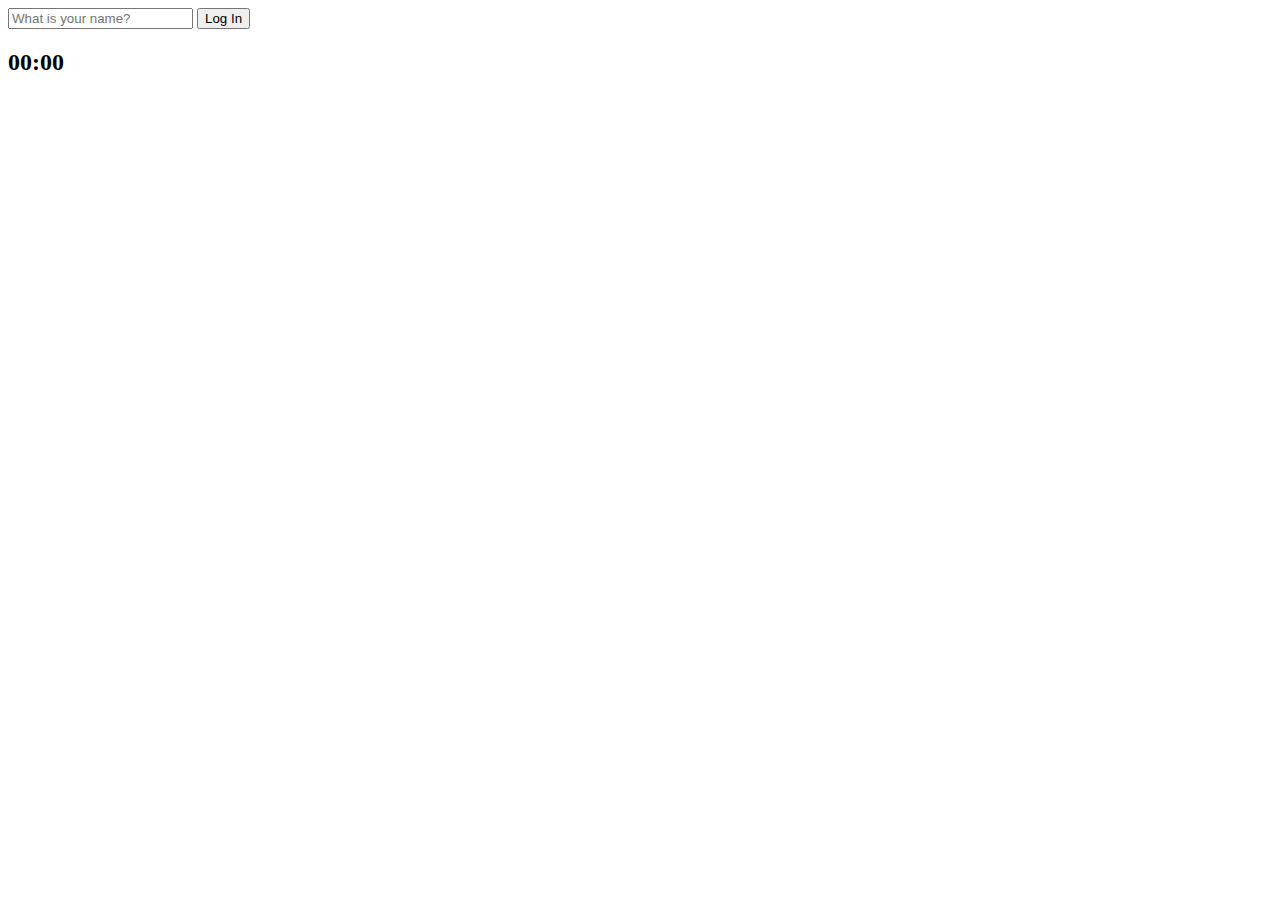
==== Momentum/index.html @ 7a531020 "+ clock" ====
<!DOCTYPE html>
<html lang="ko">
<head>
    <meta charset="UTF-8">
    <meta http-equiv="X-UA-Compatible" content="IE=edge">
    <meta name="viewport" content="width=device-width, initial-scale=1.0">
    <title>Momentum</title>
    <link rel="stylesheet" href="css/style.css">
</head>
<body>
    <form class="hidden" id="login-form">
    <input  
    required 
    maxlength="15"  
    type="text" 
    placeholder="What is your name?" />
    <input type="submit" value="Log In" />    
</form>       
<h2 id="clock">00:00</h2>  
<h1 id="greeting" class="hidden"></h1>
    <script src="js/clock.js"></script>
    <script src="js/greetings.js"></script>
</body>
</html>
---- Momentum/css/style.css ----
.hidden{
    display: none;
}
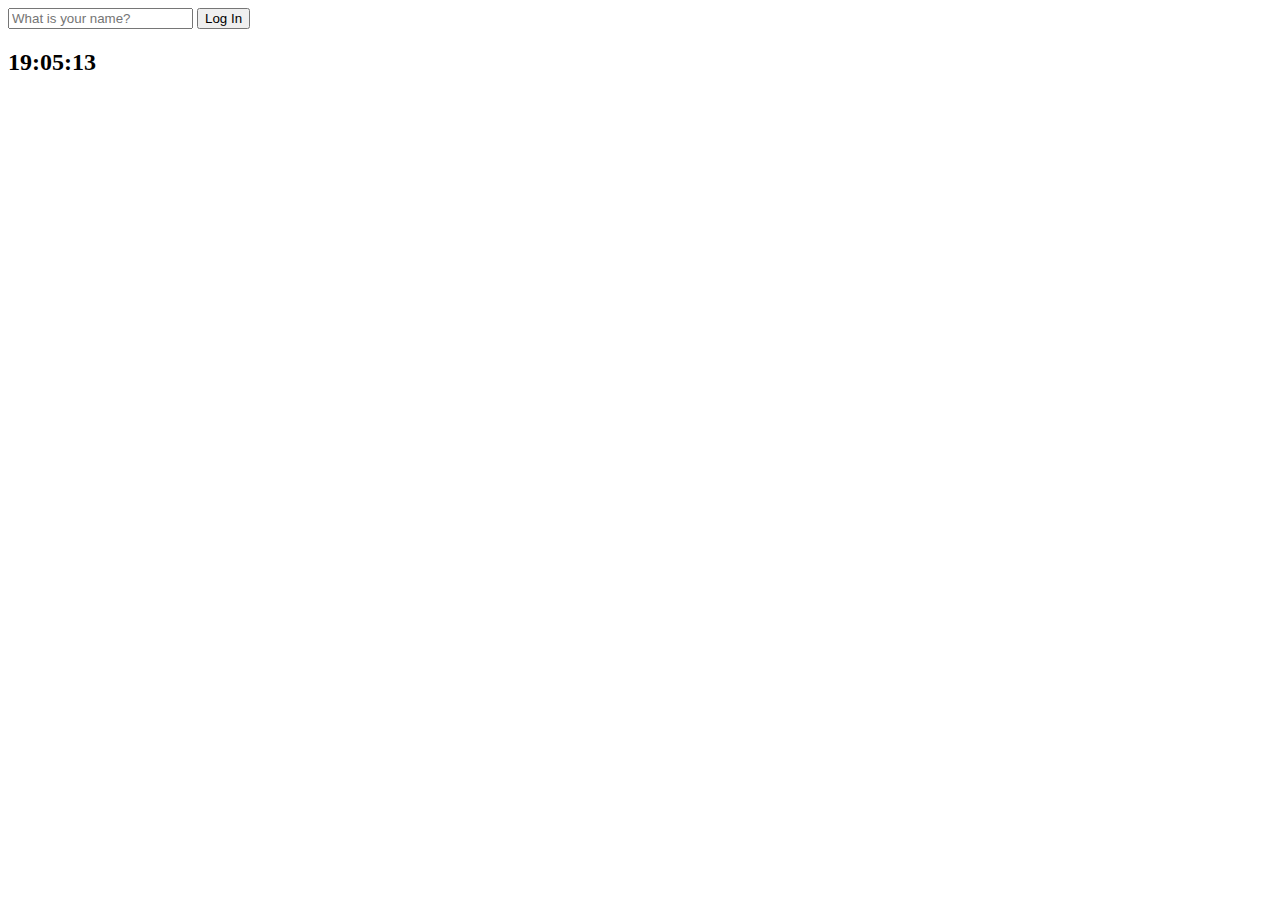
==== commit 7fd97d5a: "Clock change" ====
--- a/Momentum/index.html
+++ b/Momentum/index.html
@@ -16,7 +16,7 @@
     placeholder="What is your name?" />
     <input type="submit" value="Log In" />    
 </form>       
-<h2 id="clock">00:00</h2>  
+<h2 id="clock">00:00:00</h2>  
 <h1 id="greeting" class="hidden"></h1>
     <script src="js/clock.js"></script>
     <script src="js/greetings.js"></script>
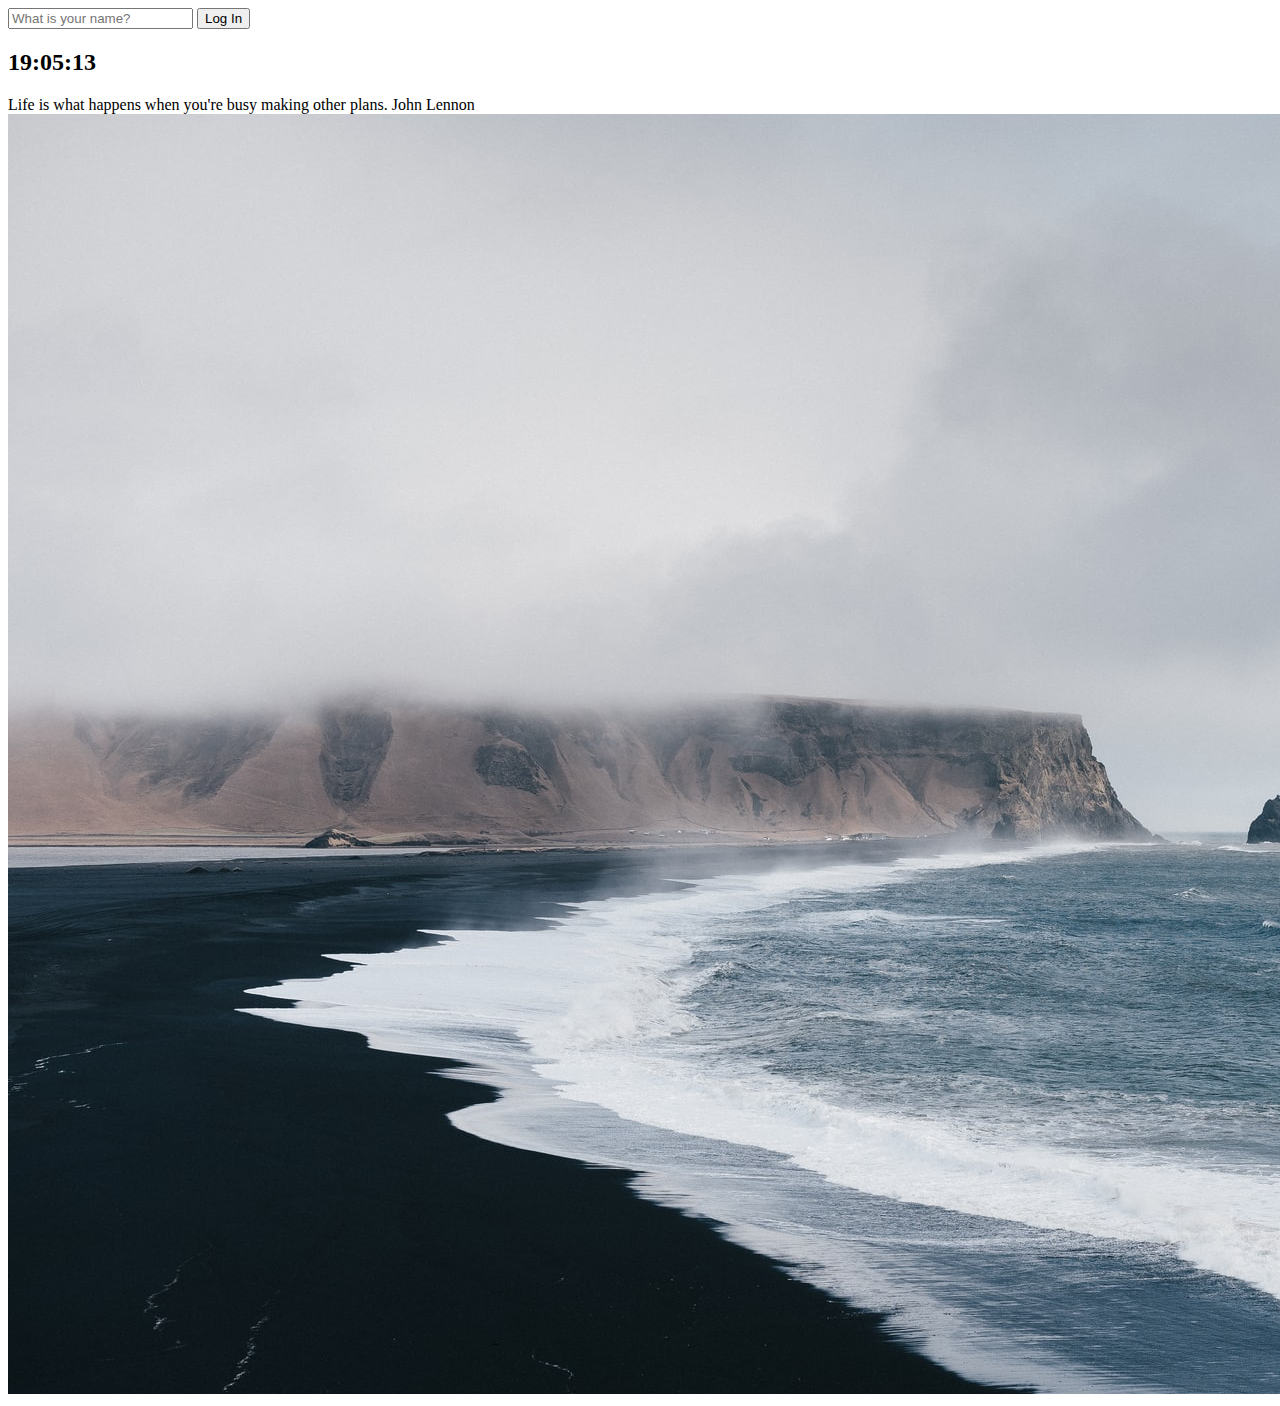
==== commit 5f9af215: "quotes,img" ====
--- a/Momentum/index.html
+++ b/Momentum/index.html
@@ -18,7 +18,13 @@
 </form>       
 <h2 id="clock">00:00:00</h2>  
 <h1 id="greeting" class="hidden"></h1>
+<div id="quote">
+    <span></span>
+    <span></span>
+</div>
     <script src="js/clock.js"></script>
     <script src="js/greetings.js"></script>
+    <script src="js/quote.js"></script>
+    <script src="js/background.js"></script>
 </body>
 </html>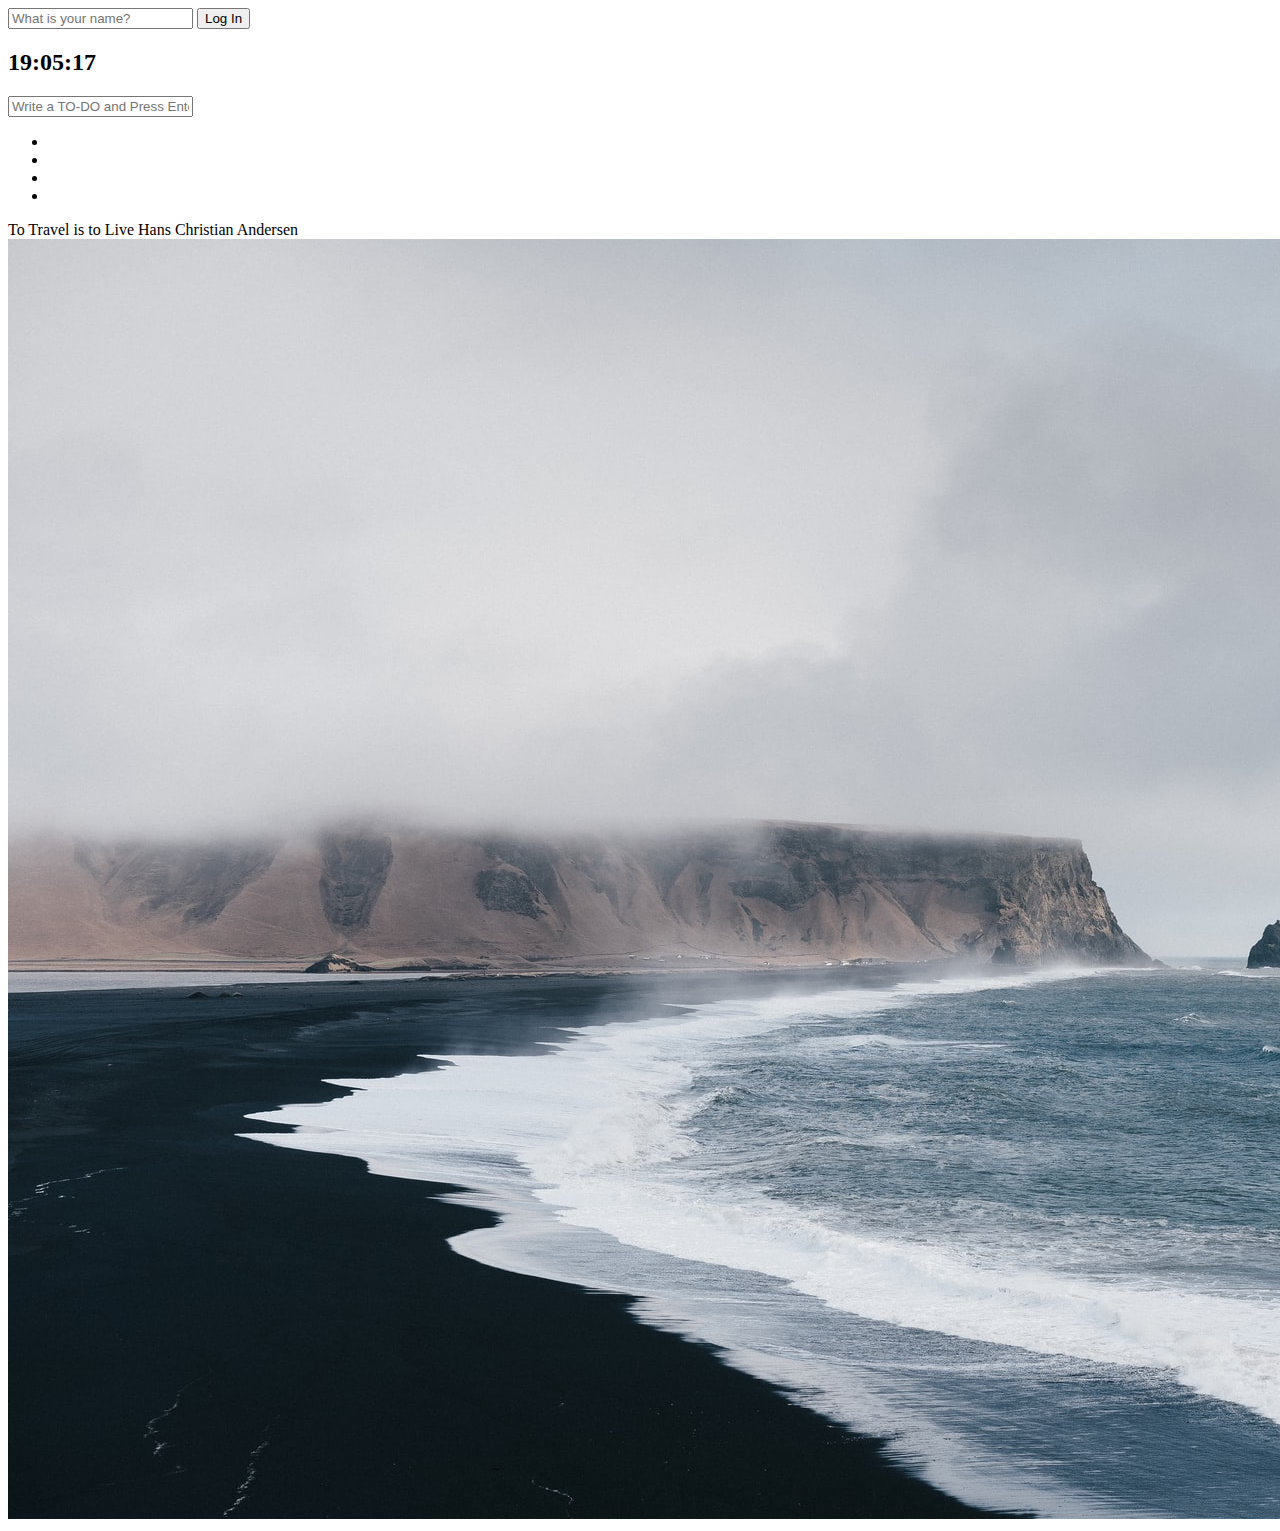
==== commit 3de55f42: "TO-DO LIST" ====
--- a/Momentum/index.html
+++ b/Momentum/index.html
@@ -18,6 +18,16 @@
 </form>       
 <h2 id="clock">00:00:00</h2>  
 <h1 id="greeting" class="hidden"></h1>
+<form id="todo-form">
+    <input type="text" 
+    placeholder="Write a TO-DO and Press Enter" />
+</form>
+<ul id="todo-list">
+    <li></li>
+    <li></li>
+    <li></li>
+    <li></li>
+</ul>
 <div id="quote">
     <span></span>
     <span></span>
@@ -26,5 +36,6 @@
     <script src="js/greetings.js"></script>
     <script src="js/quote.js"></script>
     <script src="js/background.js"></script>
+    <script src="js/todo.js"></script>
 </body>
 </html>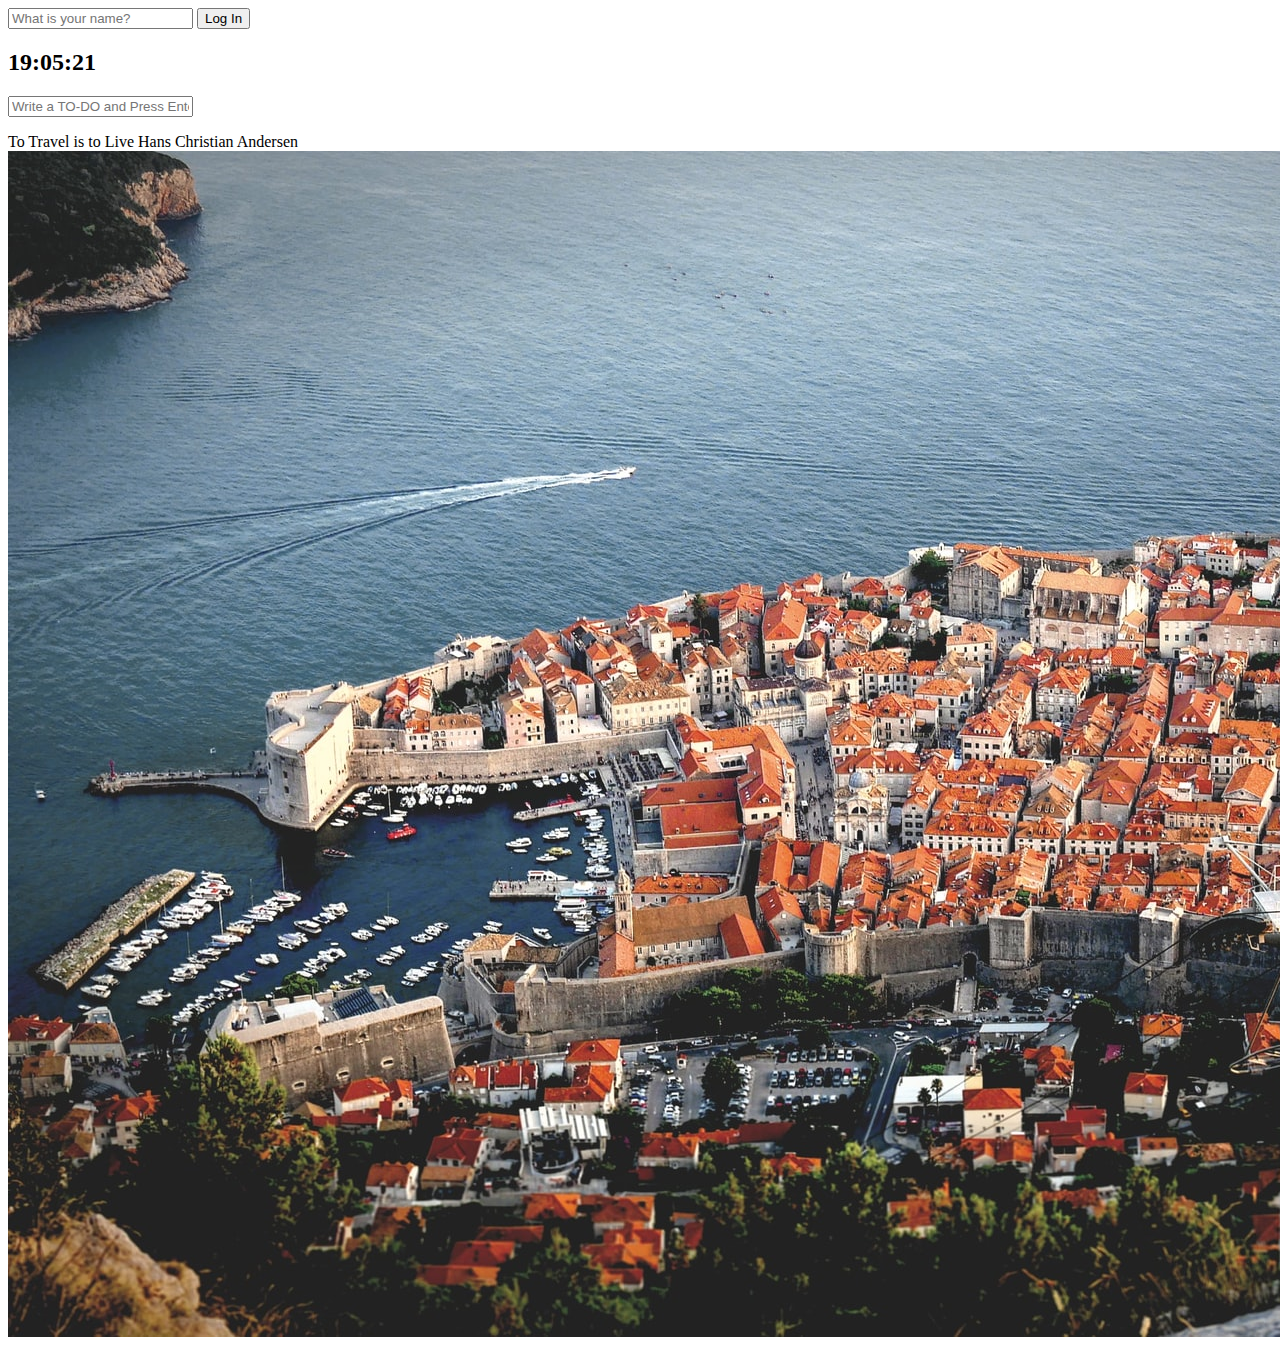
==== commit 74093522: "TO-DO ADD" ====
--- a/Momentum/index.html
+++ b/Momentum/index.html
@@ -20,13 +20,10 @@
 <h1 id="greeting" class="hidden"></h1>
 <form id="todo-form">
     <input type="text" 
-    placeholder="Write a TO-DO and Press Enter" />
+    placeholder="Write a TO-DO and Press Enter"  required />
 </form>
 <ul id="todo-list">
-    <li></li>
-    <li></li>
-    <li></li>
-    <li></li>
+   
 </ul>
 <div id="quote">
     <span></span>
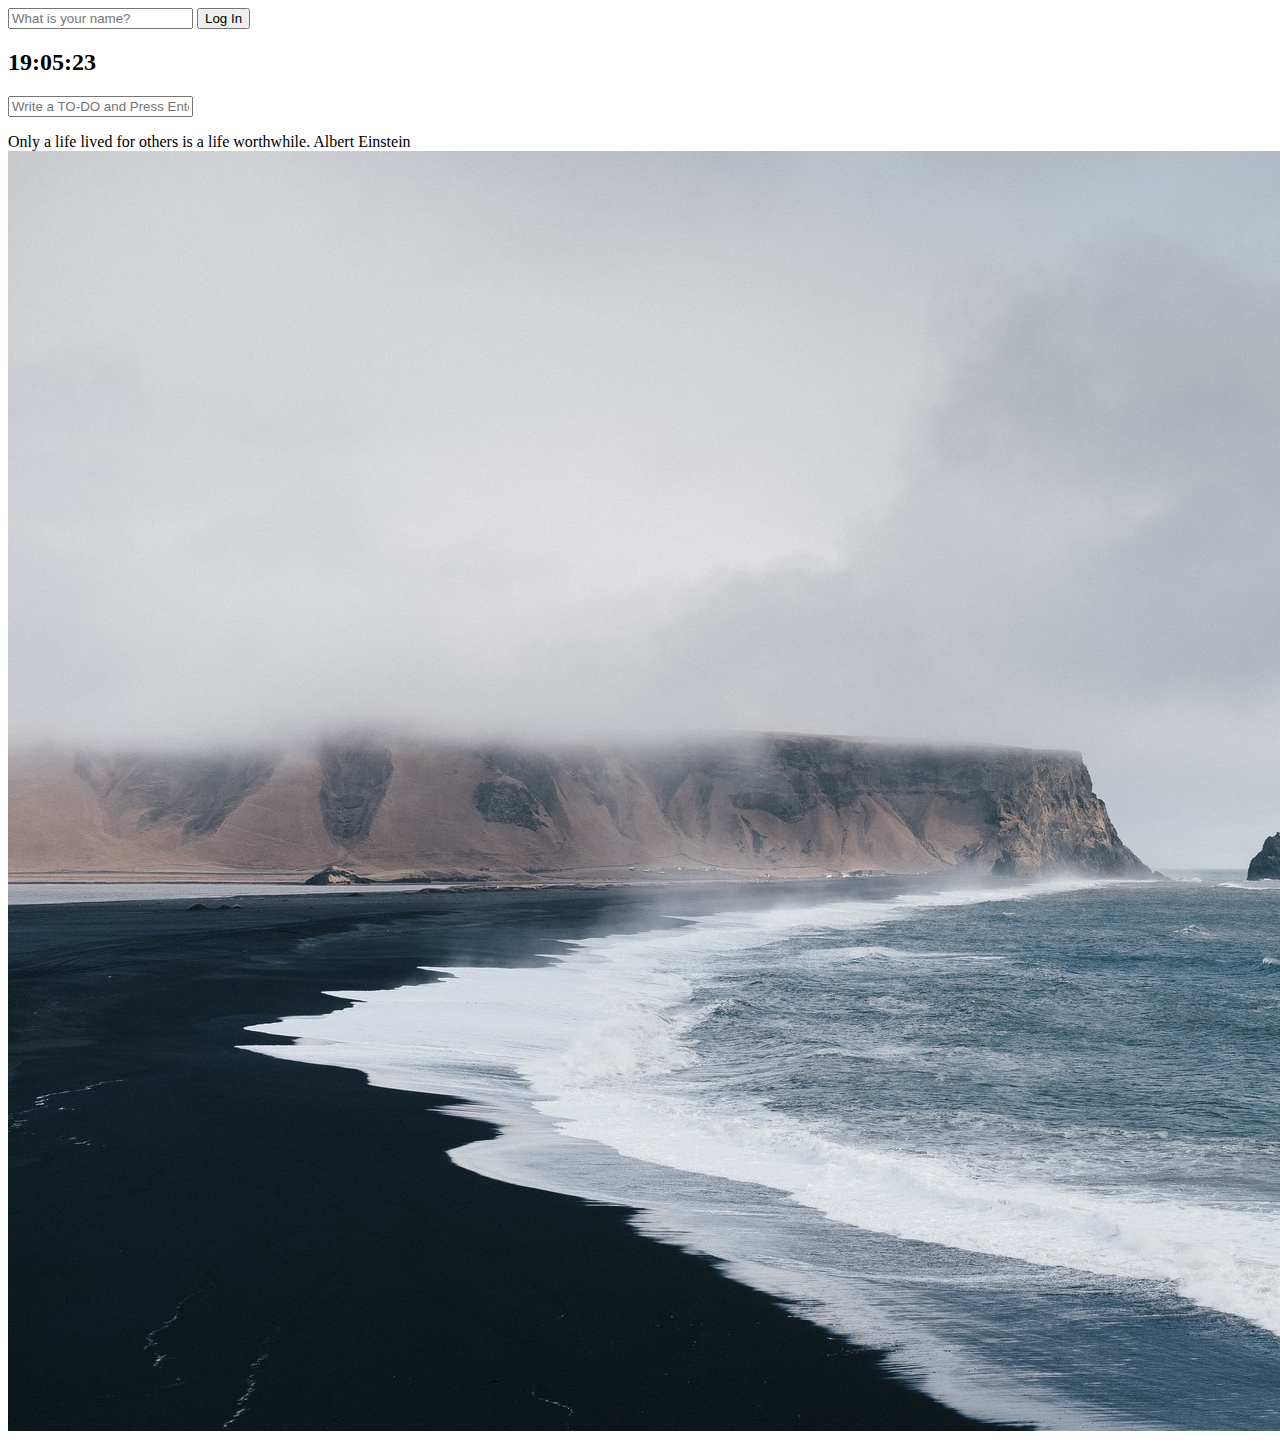
==== commit d32cbc05: "Geolocation & Weather" ====
--- a/Momentum/index.html
+++ b/Momentum/index.html
@@ -29,10 +29,15 @@
     <span></span>
     <span></span>
 </div>
+<div id="weather">
+    <span></span>
+    <span></span>
+</div>
     <script src="js/clock.js"></script>
     <script src="js/greetings.js"></script>
     <script src="js/quote.js"></script>
     <script src="js/background.js"></script>
     <script src="js/todo.js"></script>
+    <script src="js/weather.js"></script>
 </body>
 </html>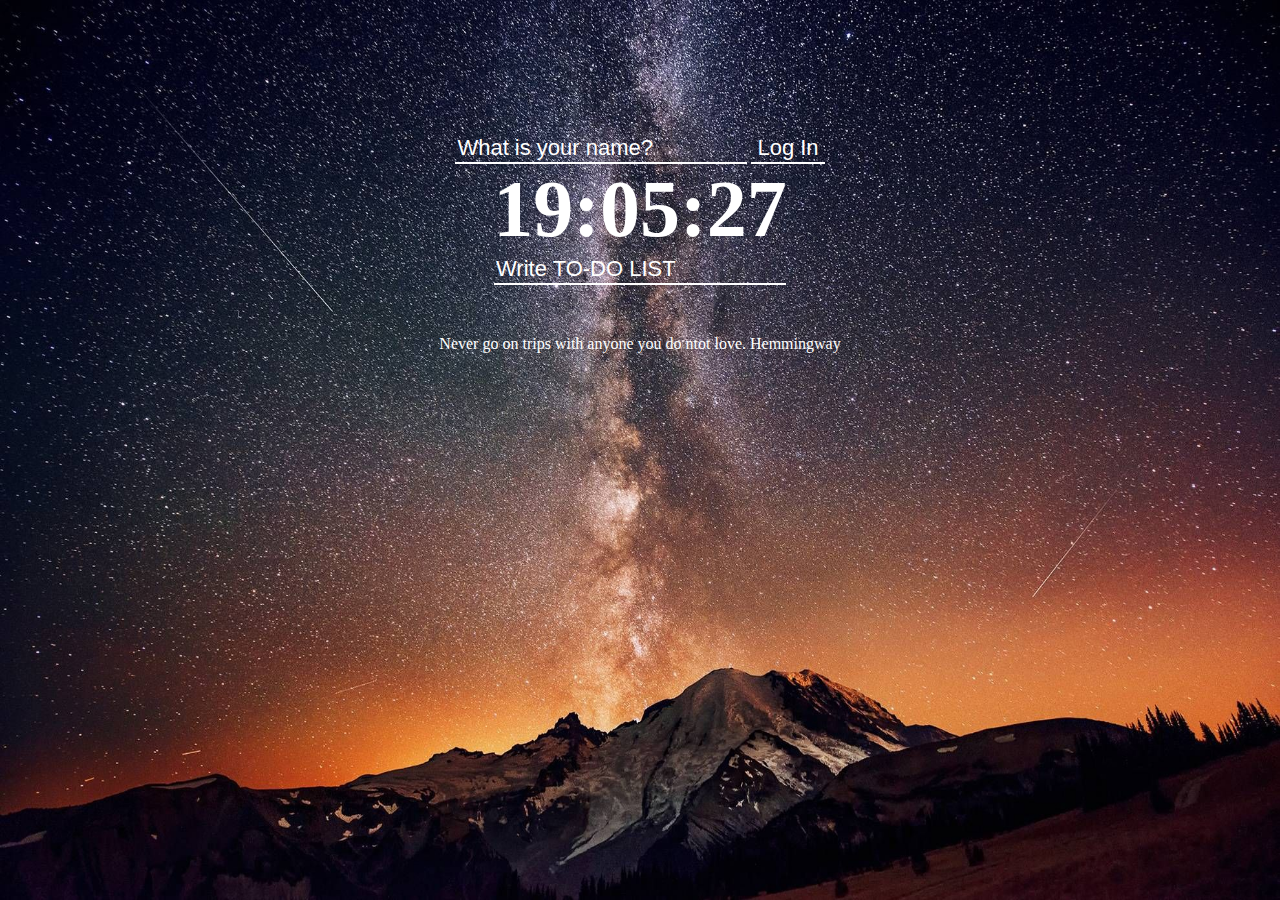
==== commit a84af611: "background-img changes, code refactor" ====
--- a/Momentum/index.html
+++ b/Momentum/index.html
@@ -4,10 +4,11 @@
     <meta charset="UTF-8">
     <meta http-equiv="X-UA-Compatible" content="IE=edge">
     <meta name="viewport" content="width=device-width, initial-scale=1.0">
-    <title>Momentum</title>
+    <title>Stevekim-Momentum</title>
     <link rel="stylesheet" href="css/style.css">
 </head>
 <body>
+    <section class="center">
     <form class="hidden" id="login-form">
     <input  
     required 
@@ -20,7 +21,7 @@
 <h1 id="greeting" class="hidden"></h1>
 <form id="todo-form">
     <input type="text" 
-    placeholder="Write a TO-DO and Press Enter"  required />
+    placeholder="Write TO-DO LIST"  required />
 </form>
 <ul id="todo-list">
    
@@ -33,6 +34,8 @@
     <span></span>
     <span></span>
 </div>
+
+</section>
     <script src="js/clock.js"></script>
     <script src="js/greetings.js"></script>
     <script src="js/quote.js"></script>
--- a/Momentum/css/style.css
+++ b/Momentum/css/style.css
@@ -1,3 +1,105 @@
+body {
+    background-color: rgb(234, 239, 239);
+    color: white;
+}
+
 .hidden{
-    display: none;
+    display:none;
+}
+.showing {
+    display: block;
+}
+
+@keyframes fadeIn {
+    from {
+        opacity: 0;
+    }
+    to {
+        opacity: 1;
+    }
+}
+
+.bgImage {
+    position: absolute;
+    top: 0;
+    left: 0;
+    width: 100%;
+    height: 100%;
+    z-index: -1;
+    animation: fadeIn 0.5s linear;
+}
+
+.center {
+    padding-top: 10%;
+    display: flex;
+    align-items: center;
+    flex-direction: column;
+  }
+
+#clock {
+    font-size: 5em;
+}
+
+input {
+    background: none;
+    appearance: none;
+    border: 0;
+    font-size: 22px;
+    color: white;
+    border-bottom: 2px solid white;
+  }
+  
+  input::placeholder {
+    color: white;
+  }
+  
+  input:focus,
+  input:active {
+    outline: none;
+  }
+
+#greeting {
+    font-size: 36px;
+    margin-bottom: 20px;
+}
+
+#weather {
+    position: absolute;
+  font-style: italic;
+  font-size: 12px;
+  position: absolute;
+  top: 25px;
+  right: 25px;
+}
+
+#todo-list {
+    font-size: 22px;
+}
+
+h1,
+h2,
+h3,
+h4,
+h5,
+h6 {
+  margin: 0;
+}
+
+ul {
+    list-style-type: none;
+    padding: 0;
+    margin: 0;
+  }
+  
+  ul {
+    margin-top: 50px;
+  }
+  
+.delbtn {
+    margin-left: 10px;
+    cursor: pointer;
+    background-color: transparent;
+    background-image: none;
+    border-color: transparent;
+    border: none;
 }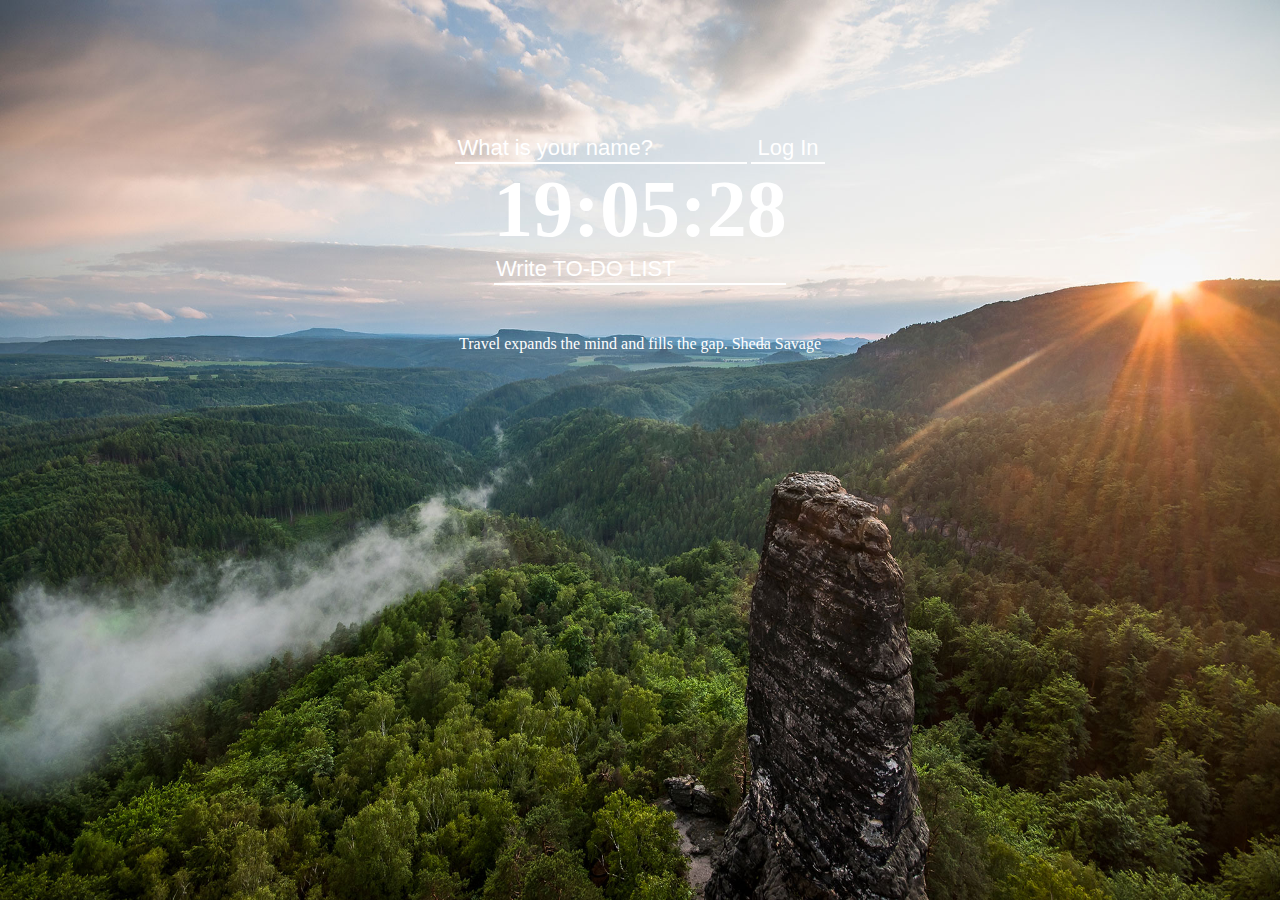
==== commit af4990fe: "need more css work but done!" ====
--- a/Momentum/index.html
+++ b/Momentum/index.html
@@ -7,6 +7,7 @@
     <title>Stevekim-Momentum</title>
     <link rel="stylesheet" href="css/style.css">
 </head>
+
 <body>
     <section class="center">
     <form class="hidden" id="login-form">
